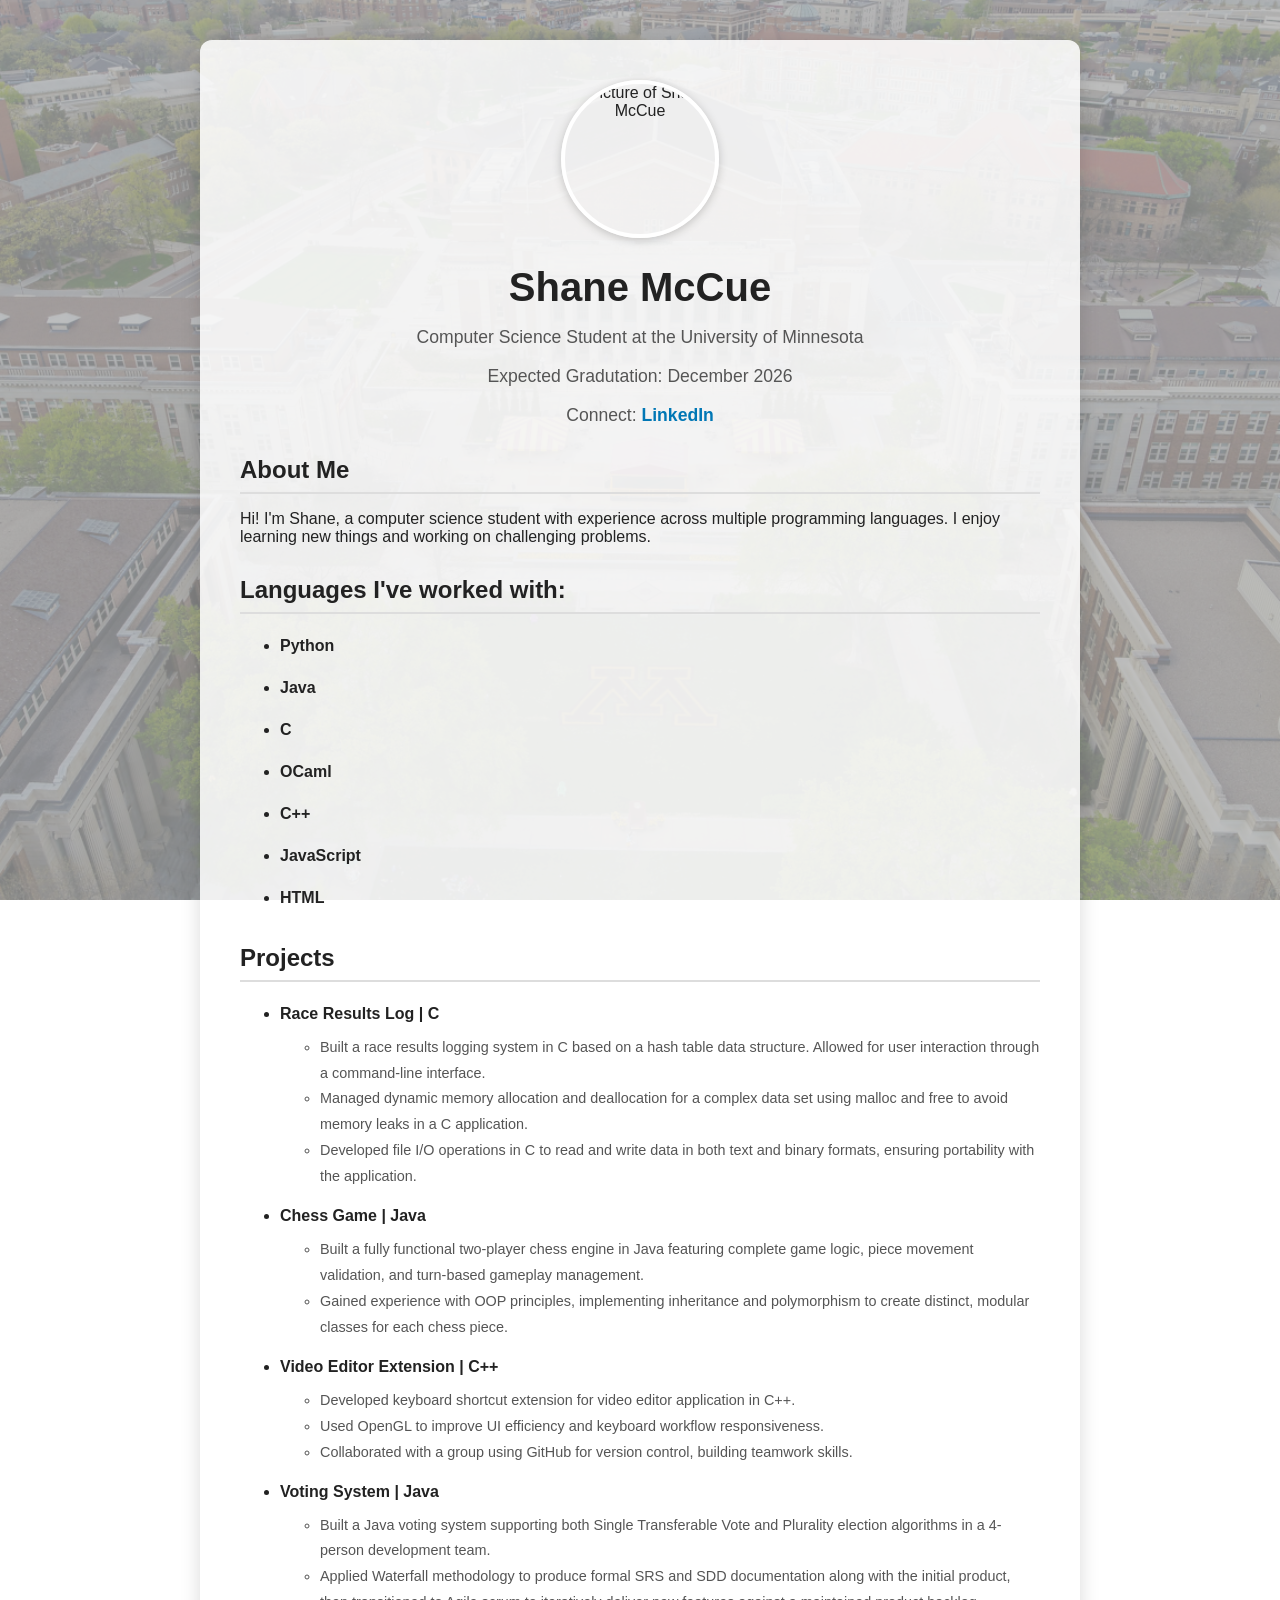
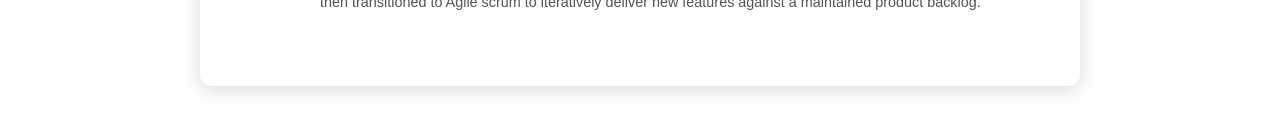
==== index.html @ 97595f0f "Updated styling and location of LinkedIn redirect." ====
<!DOCTYPE html>
<html lang="en-US">
    <head>
        <meta charset="utf-8" />
        <meta name="viewport" content="width=device-width" />
        <title>Shane McCue</title>
        <link rel="stylesheet" href="style.css" />
    </head>
    <body>
        <div class="container">
            <header>
                <img class="profile-photo" src="images/profilePhoto.HEIC" alt="Picture of Shane McCue" />
                <h1>Shane McCue</h1>
                <p>Computer Science Student at the University of Minnesota</p>
                <p>Expected Gradutation: December 2026</p>
                <p>Connect: <a href=https://www.linkedin.com/in/shane-mccue">LinkedIn</a></p>
            </header>

            <section>
                <h2>About Me</h2>
                <p>Hi! I'm Shane, a computer science student with experience across multiple programming languages. I enjoy learning new things and working on challenging problems.</p>
            </section>

            <section>
                <h2>Languages I've worked with:</h2>
                <ul>
                    <li>Python</li>
                    <li>Java</li>
                    <li>C</li>
                    <li>OCaml</li>
                    <li>C++</li>
                    <li>JavaScript</li>
                    <li>HTML</li>
                </ul>
            </section>
            <section>
                <h2>Projects</h2>
                <ul>
                    <li>Race Results Log | C
                        <ul>
                            <li>Built a race results logging system in C based on a hash table data structure. Allowed for user interaction through a command-line interface.</li>
                            <li>Managed dynamic memory allocation and deallocation for a complex data set using malloc and free to avoid memory leaks in a C application.</li>
                            <li>Developed file I/O operations in C to read and write data in both text and binary formats, ensuring portability with the application.</li>
                        </ul>
                    </li>
                    <li>Chess Game | Java
                        <ul>
                            <li>Built a fully functional two-player chess engine in Java featuring complete game logic, piece movement validation, and turn-based gameplay management.</li>
                            <li>Gained experience with OOP principles, implementing inheritance and polymorphism to create distinct, modular classes for each chess piece.</li>
                        </ul>
                    </li>
                    <li>Video Editor Extension | C++
                        <ul>
                            <li>Developed keyboard shortcut extension for video editor application in C++.</li>
                            <li>Used OpenGL to improve UI efficiency and keyboard workflow responsiveness.</li>
                            <li>Collaborated with a group using GitHub for version control, building teamwork skills.</li>
                        </ul>
                    </li>
                    <li>Voting System | Java
                        <ul>
                            <li>Built a Java voting system supporting both Single Transferable Vote and Plurality election algorithms in a 4-person development team.</li>
                            <li>Applied Waterfall methodology to produce formal SRS and SDD documentation along with the initial product, then transitioned to Agile scrum to iteratively deliver new features against a maintained product backlog.</li>
                        </ul>
                    </li>
                </ul>
            </section>
        </div>
    </body>
</html>
---- style.css ----
body {
    font-family: 'Segoe UI', sans-serif;
    color: #222;
    position: relative;
    min-height: 100vh;
    margin: 0;
    padding: 0;
}

.container {
    max-width: 800px;
    margin: 40px auto;
    background: rgba(255, 255, 255, 0.85); /* slight transparency on the card */
    border-radius: 12px;
    padding: 40px;
    box-shadow: 0 4px 20px rgba(0,0,0,0.15);
}

/* Header */
header {
    text-align: center;
    margin-bottom: 30px;
}

header h1 {
    font-size: 2.5rem;
    margin-bottom: 5px;
}

header p {
    font-size: 1.1rem;
    color: #555;
}

/* Profile photo */
.profile-photo {
    display: block;
    width: 150px;
    height: 150px;
    border-radius: 50%; /* Makes it a circle */
    object-fit: cover;
    margin: 0 auto 20px;
    border: 4px solid white;
    box-shadow: 0 2px 10px rgba(0, 0, 0, 0.2);
}

/* Sections */
section {
    margin-bottom: 30px;
}

section h2 {
    font-size: 1.5rem;
    border-bottom: 2px solid #ddd;
    padding-bottom: 8px;
    margin-bottom: 15px;
}

/* Skills list */
section > ul {
    list-style-type: disc;
    line-height: 2;
}

/* Inner bullet points */
section > ul > li > ul {
    list-style-type: circle;
    font-size: 0.9rem; /* Slightly smaller text */
    color: #555; 
    margin-top: 5px;
    line-height: 1.8;
}

/* Make project names stand out by making the font for them bold */
section > ul > li {
    font-weight: bold;
    margin-bottom: 10px;
}

section > ul > li > ul > li {
    font-weight: normal;
}

/* Links */
a {
    color: #0077b5; /* LinkedIn Blue */
    font-weight: bold;
    text-decoration: none;
}

a:hover {
    text-decoration: underline;
    font-weight: bolder;
}

/* Footer */
footer {
    text-align: center;
    margin-top: 40px;
    font-size: 0.9rem;
    color: #888;
}


body::before {
    content: '';
    position: fixed;
    top: 0;
    left: 0;
    width: 100%;
    height: 100%;
    background-image: url('images/UofMBackGround.jpg');
    background-size: cover;
    background-position: center;
    background-repeat: no-repeat;
    /* Dark overlay blended with the image */
    background-color: rgba(0, 0, 0, 0.5);
    background-blend-mode: darken;
    opacity: 0.5;
    z-index: -1;
    color: white; /*white text*/
    text-shadow: 1px 1px 3px black; /* Add shadow for readability */
    background-attachment: fixed;
}

/* Make my website mobile friendly */
@media (max-width: 600px) {
    .container {
        margin: 10px;
        padding:20px;
    }
}
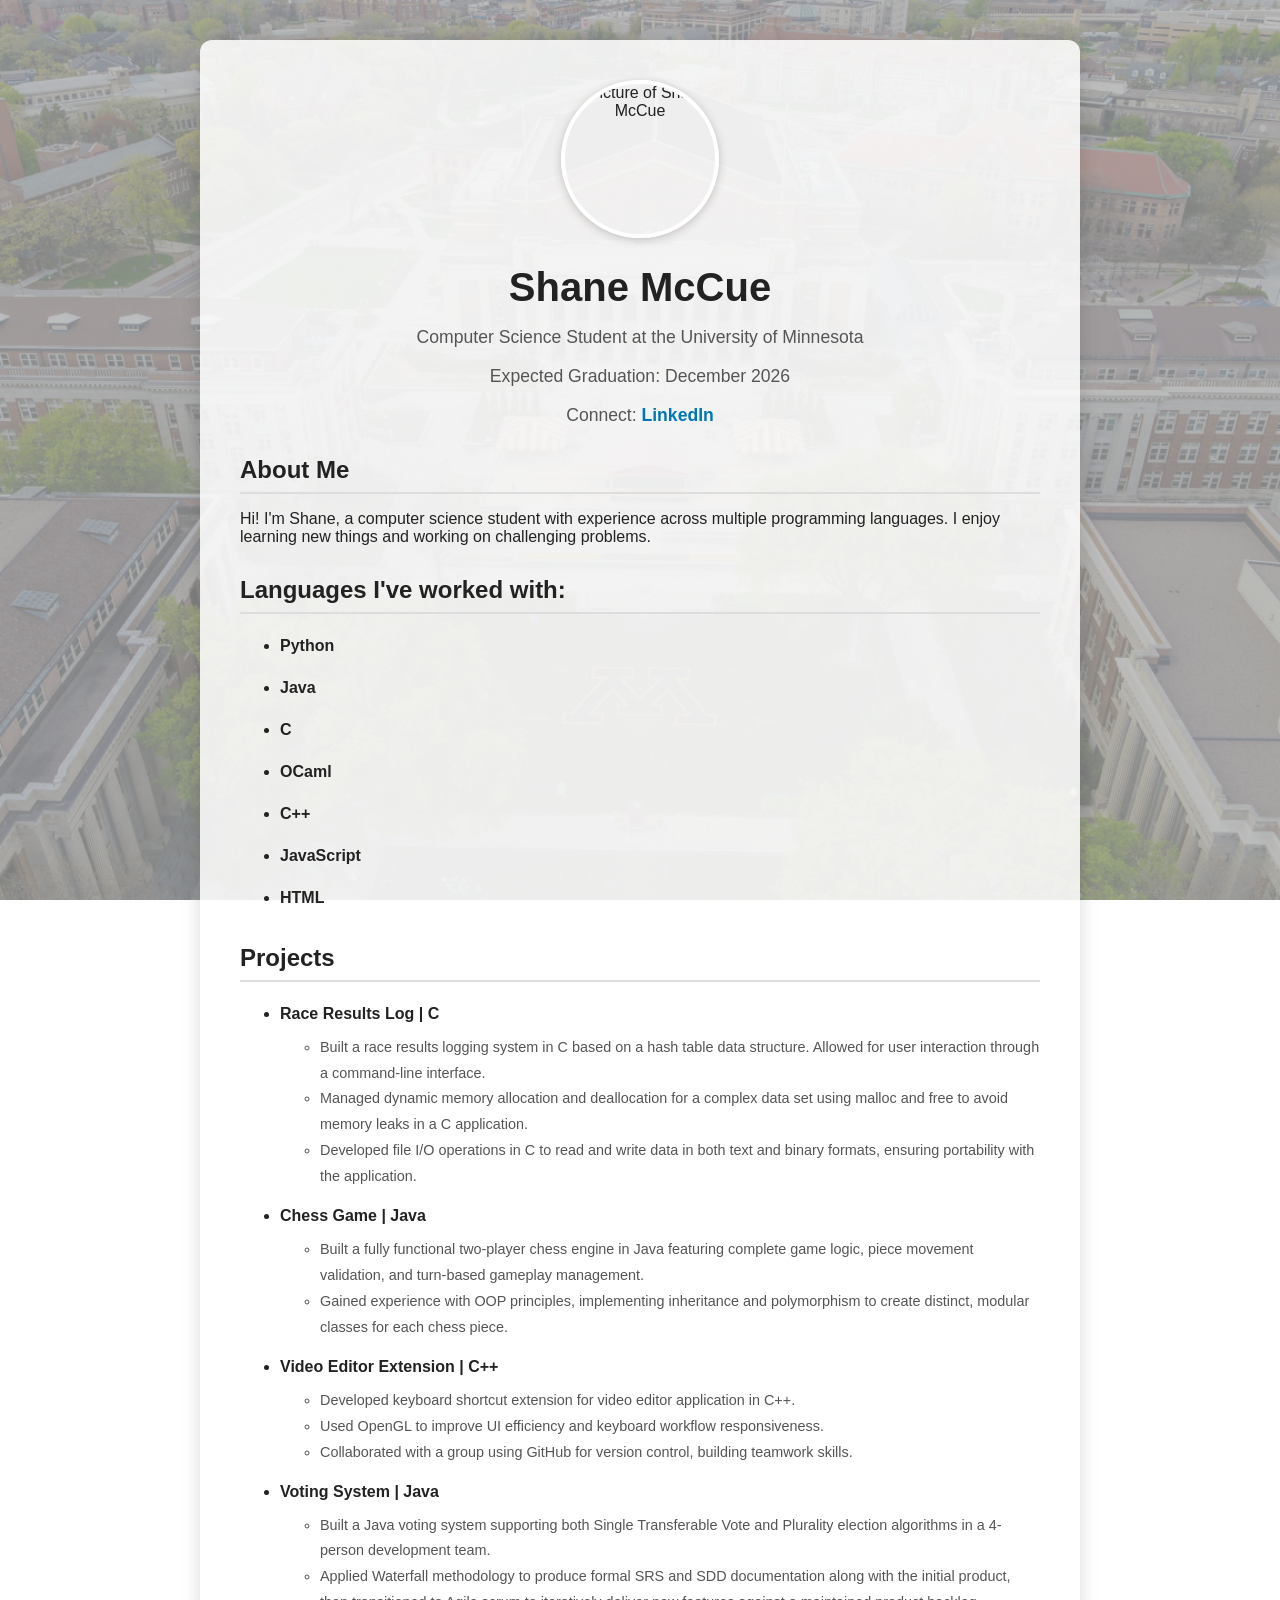
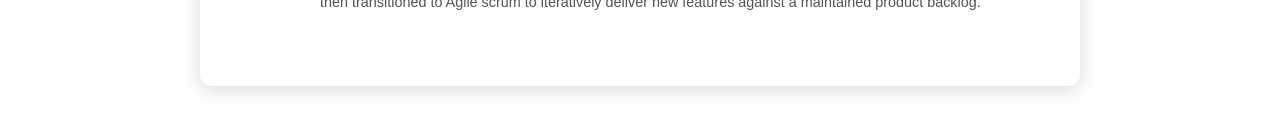
==== commit 48fa5d9b: "Fixed typo on webpage." ====
--- a/index.html
+++ b/index.html
@@ -9,11 +9,11 @@
     <body>
         <div class="container">
             <header>
-                <img class="profile-photo" src="images/profilePhoto.HEIC" alt="Picture of Shane McCue" />
+                <img class="profile-photo" src="images/IMG_5844.HEIC" alt="Picture of Shane McCue" />
                 <h1>Shane McCue</h1>
                 <p>Computer Science Student at the University of Minnesota</p>
-                <p>Expected Gradutation: December 2026</p>
-                <p>Connect: <a href=https://www.linkedin.com/in/shane-mccue">LinkedIn</a></p>
+                <p>Expected Graduation: December 2026</p>
+                <p>Connect: <a href="https://www.linkedin.com/in/shane-mccue">LinkedIn</a></p>
             </header>
 
             <section>
--- a/style.css
+++ b/style.css
@@ -89,7 +89,6 @@
 }
 
 a:hover {
-    text-decoration: underline;
     font-weight: bolder;
 }
 
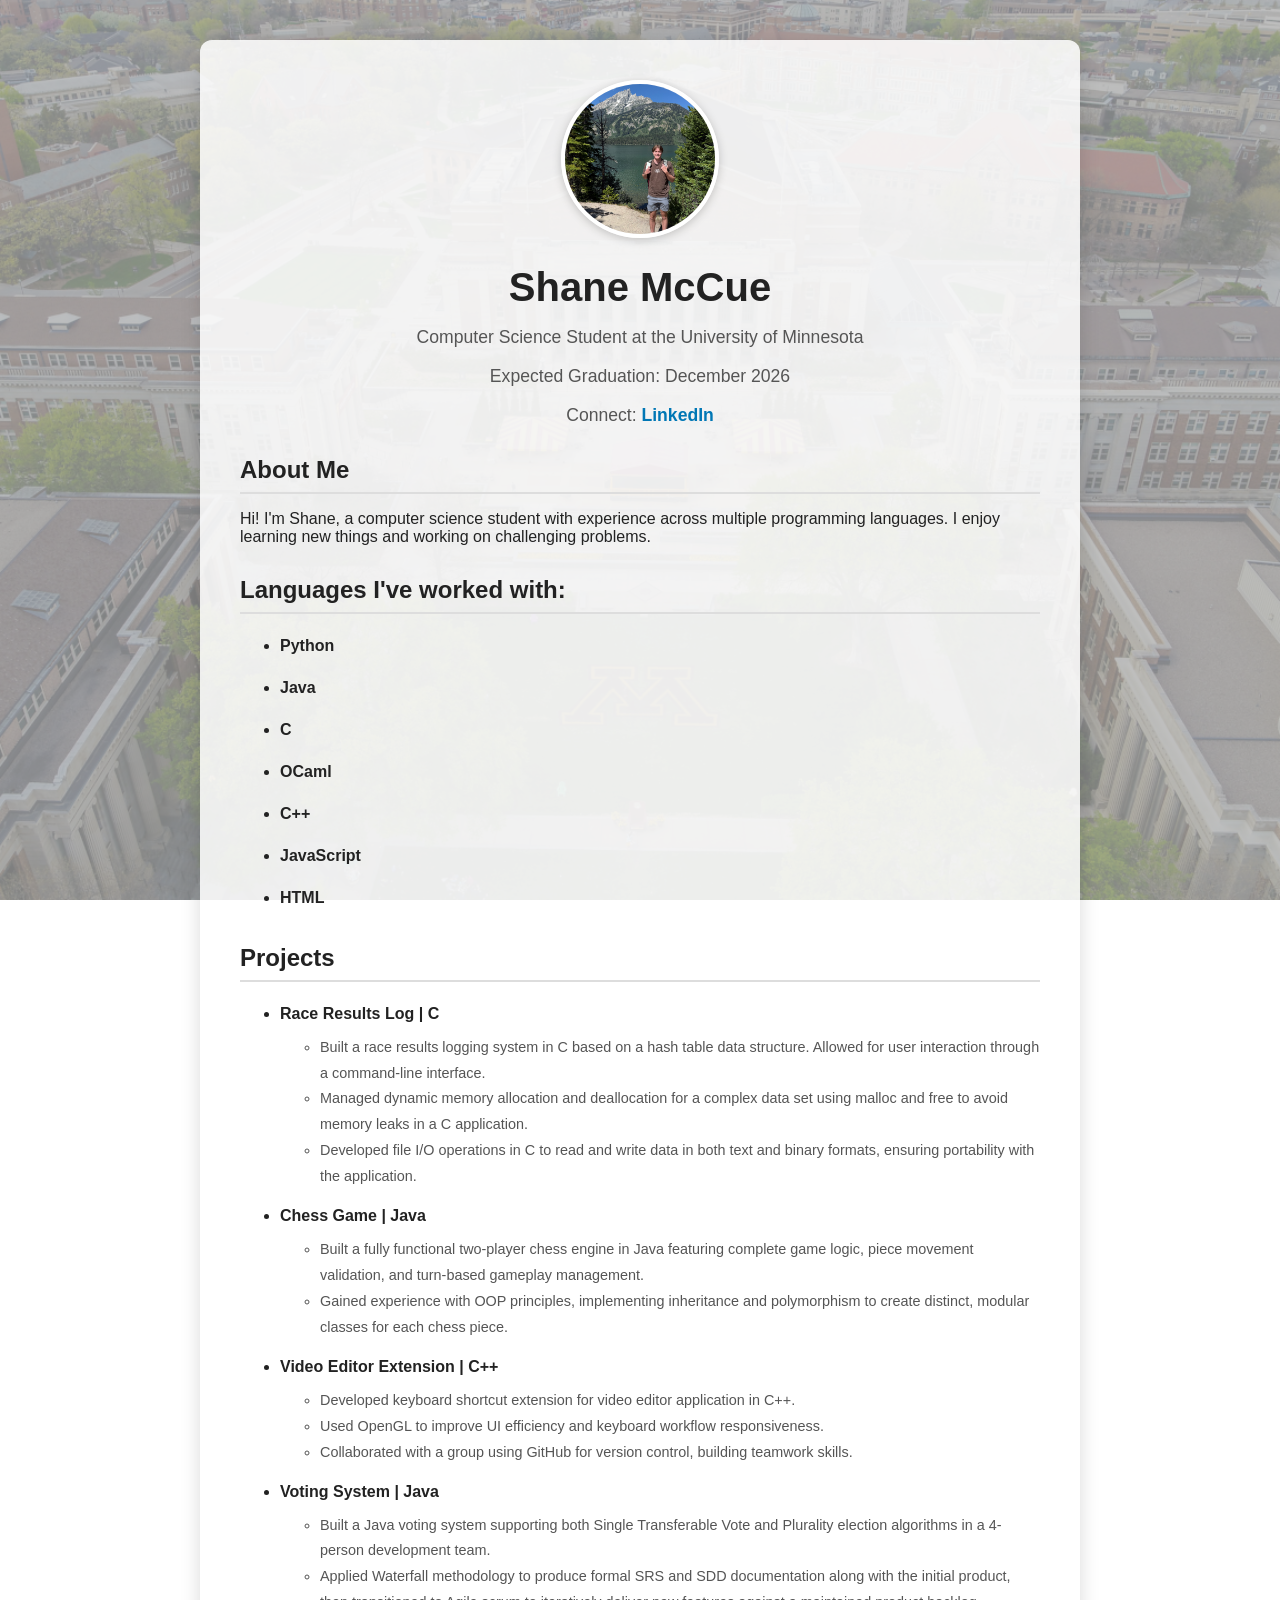
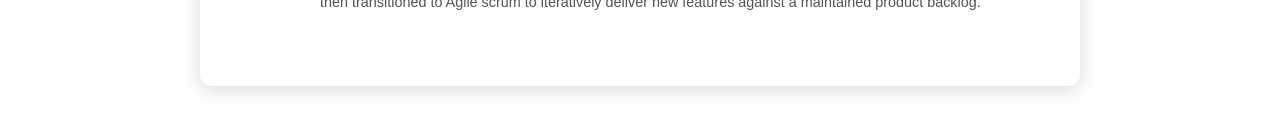
==== commit c8222853: "Updated format of image to jpg so that it will work across all browsers." ====
--- a/index.html
+++ b/index.html
@@ -9,7 +9,7 @@
     <body>
         <div class="container">
             <header>
-                <img class="profile-photo" src="images/IMG_5844.HEIC" alt="Picture of Shane McCue" />
+                <img class="profile-photo" src="images/IMG_5844.jpg" alt="Picture of Shane McCue" />
                 <h1>Shane McCue</h1>
                 <p>Computer Science Student at the University of Minnesota</p>
                 <p>Expected Graduation: December 2026</p>
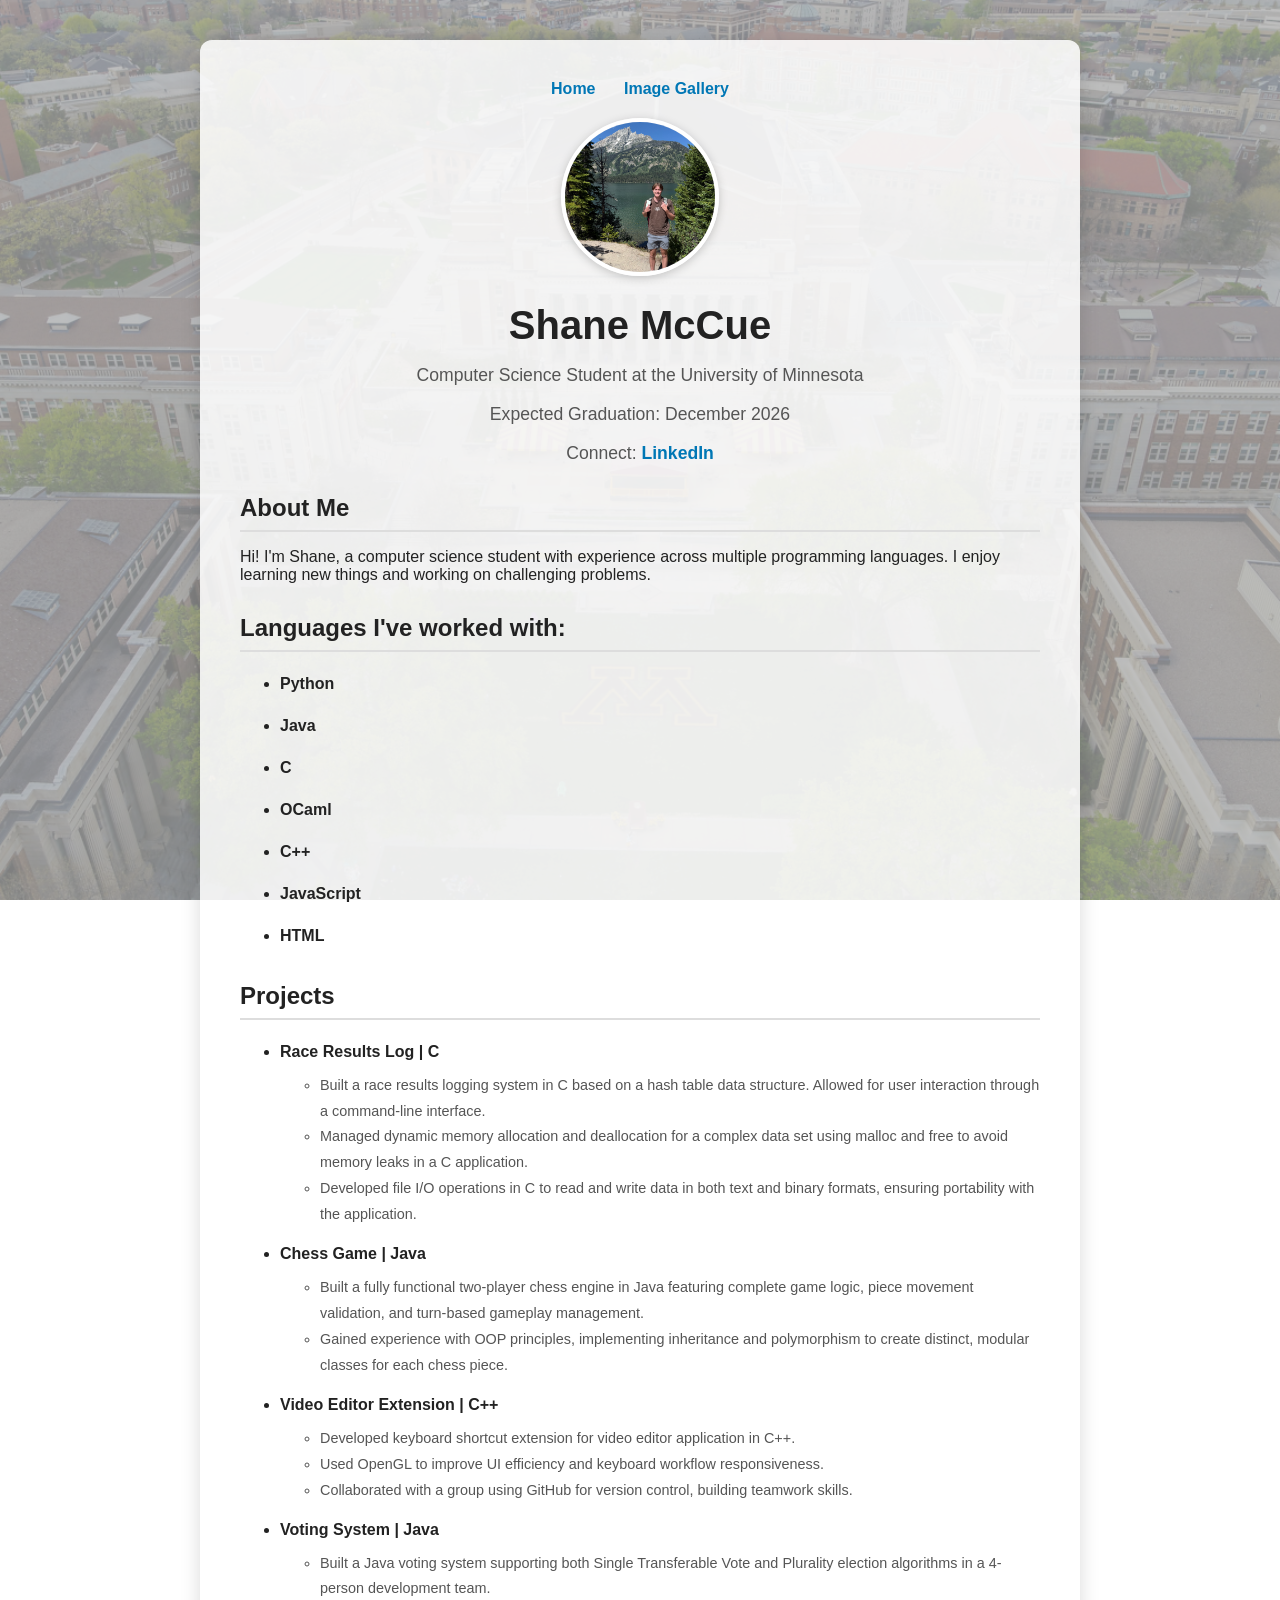
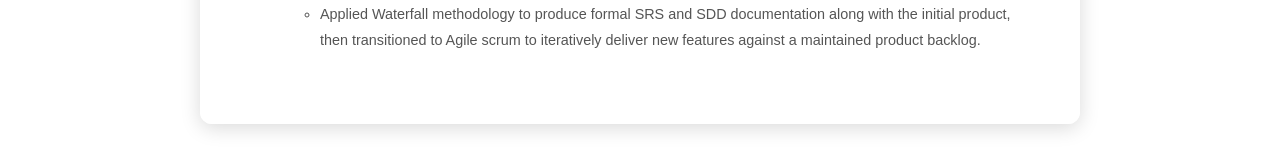
==== commit cf01bef8: "Modified style.css to accomodate for new gallery page." ====
--- a/index.html
+++ b/index.html
@@ -8,6 +8,11 @@
     </head>
     <body>
         <div class="container">
+            <nav>
+                <a href="index.html">Home</a>
+                <a href="gallery.html">Image Gallery</a>
+            </nav>
+            
             <header>
                 <img class="profile-photo" src="images/IMG_5844.jpg" alt="Picture of Shane McCue" />
                 <h1>Shane McCue</h1>
--- a/style.css
+++ b/style.css
@@ -14,6 +14,47 @@
     border-radius: 12px;
     padding: 40px;
     box-shadow: 0 4px 20px rgba(0,0,0,0.15);
+}
+
+/* Navigation */
+nav {
+    text-align: center;
+    margin-bottom: 20px;
+}
+
+nav a {
+    margin: 0 12px;
+}
+
+/* Gallery Grid */
+.gallery {
+    display: grid;
+    grid-template-columns: repeat(auto-fill, minmax(220px, 1fr));
+    gap: 16px;
+}
+
+.gallery figure {
+    margin: 0;
+}
+
+.gallery img {
+    width: 100%;
+    height: 200px;
+    object-fit: cover;      /* crops to fill without stretching */
+    border-radius: 8px;
+    box-shadow: 0 2px 8px rgba(0, 0, 0, 0.2);
+    transition: transform 0.2s ease;
+}
+
+.gallery img:hover {
+    transform: scale(1.03); /* Increase size of photo when hovering over it */
+}
+
+.gallery figcaption {
+    font-size: 0.85rem;
+    color: #555;
+    text-align: center;
+    margin-top: 6px;
 }
 
 /* Header */
@@ -86,10 +127,19 @@
     color: #0077b5; /* LinkedIn Blue */
     font-weight: bold;
     text-decoration: none;
+    transition: color 0.2s ease, border-color 0.2s ease;
+    border-bottom: 2px solid transparent;
 }
 
 a:hover {
-    font-weight: bolder;
+    color: #004471; /* Darker Blue */
+    border-bottom-color: #004471; /* Underline will appear when hovering over link */
+}
+
+a:focus {
+    /* Allows people navigating site using their keyboard to get the same effect as hovering with the cursor */
+    color: #004471;
+    border-bottom-color: #004471;
 }
 
 /* Footer */
@@ -128,4 +178,4 @@
         margin: 10px;
         padding:20px;
     }
-}+}
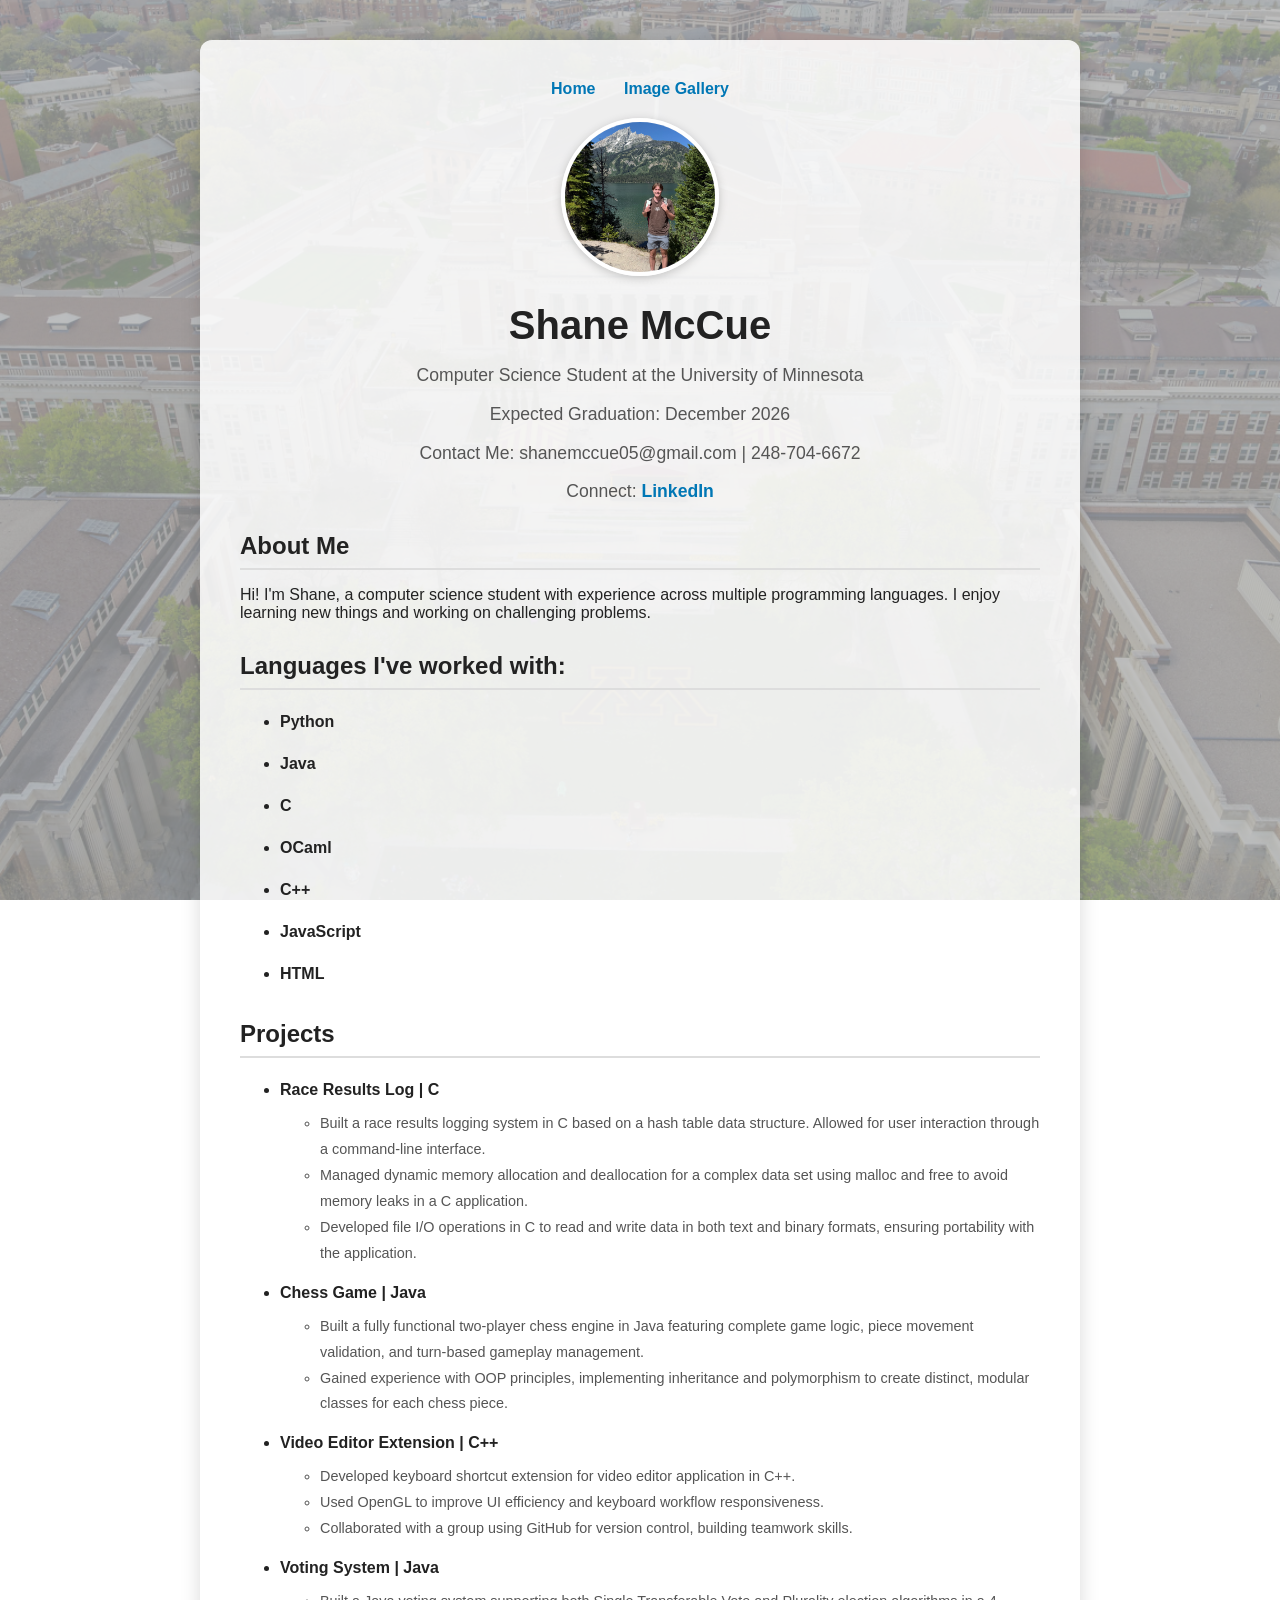
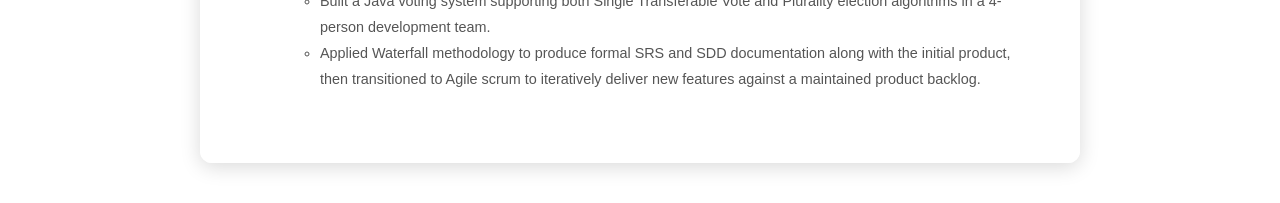
==== commit 21e4b572: "Added some personal contact info." ====
--- a/index.html
+++ b/index.html
@@ -18,6 +18,7 @@
                 <h1>Shane McCue</h1>
                 <p>Computer Science Student at the University of Minnesota</p>
                 <p>Expected Graduation: December 2026</p>
+                <p>Contact Me: shanemccue05@gmail.com | 248-704-6672</p>
                 <p>Connect: <a href="https://www.linkedin.com/in/shane-mccue">LinkedIn</a></p>
             </header>
 
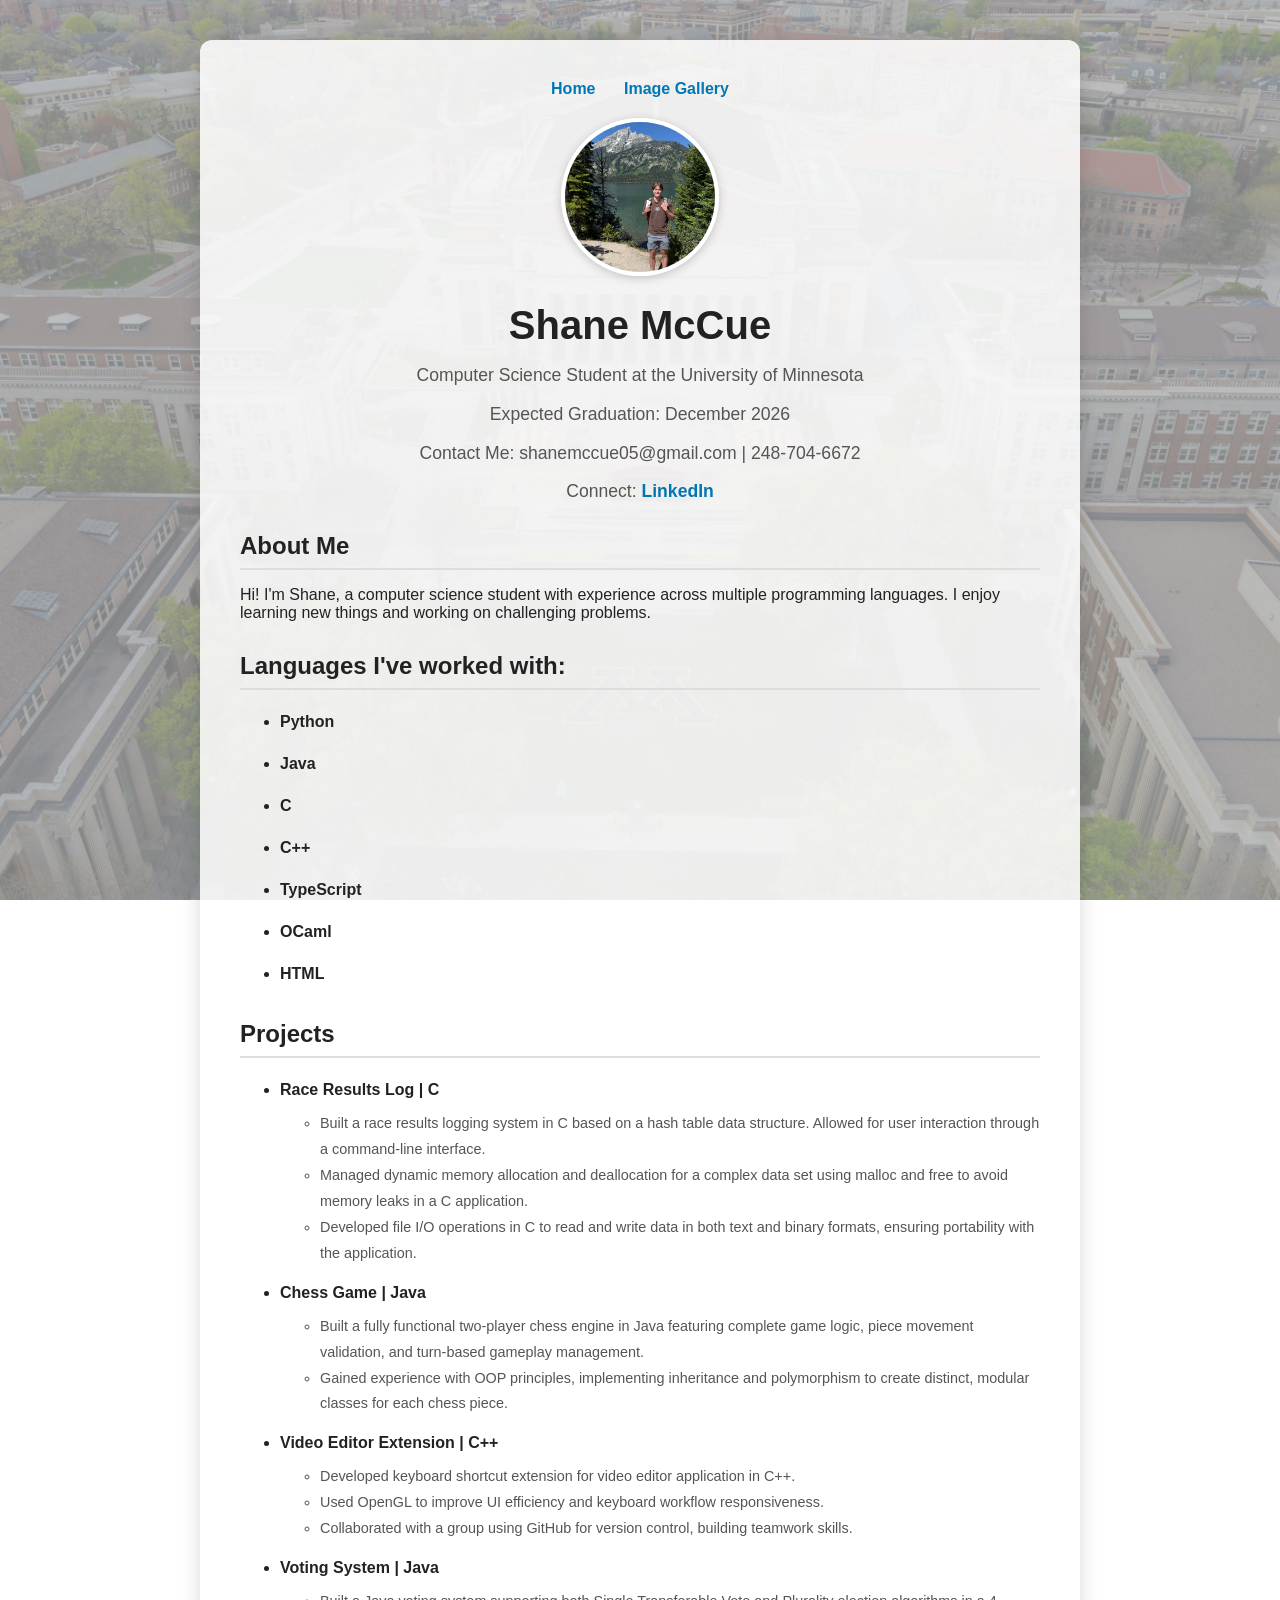
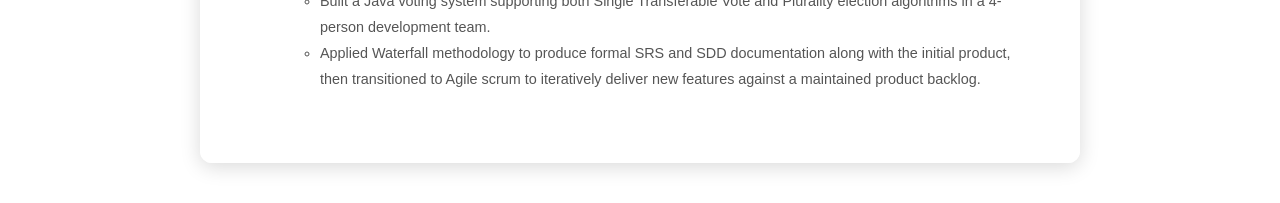
==== commit 13e18776: "Updated some bio info." ====
--- a/index.html
+++ b/index.html
@@ -33,9 +33,9 @@
                     <li>Python</li>
                     <li>Java</li>
                     <li>C</li>
+                    <li>C++</li>
+                    <li>TypeScript</li>
                     <li>OCaml</li>
-                    <li>C++</li>
-                    <li>JavaScript</li>
                     <li>HTML</li>
                 </ul>
             </section>
